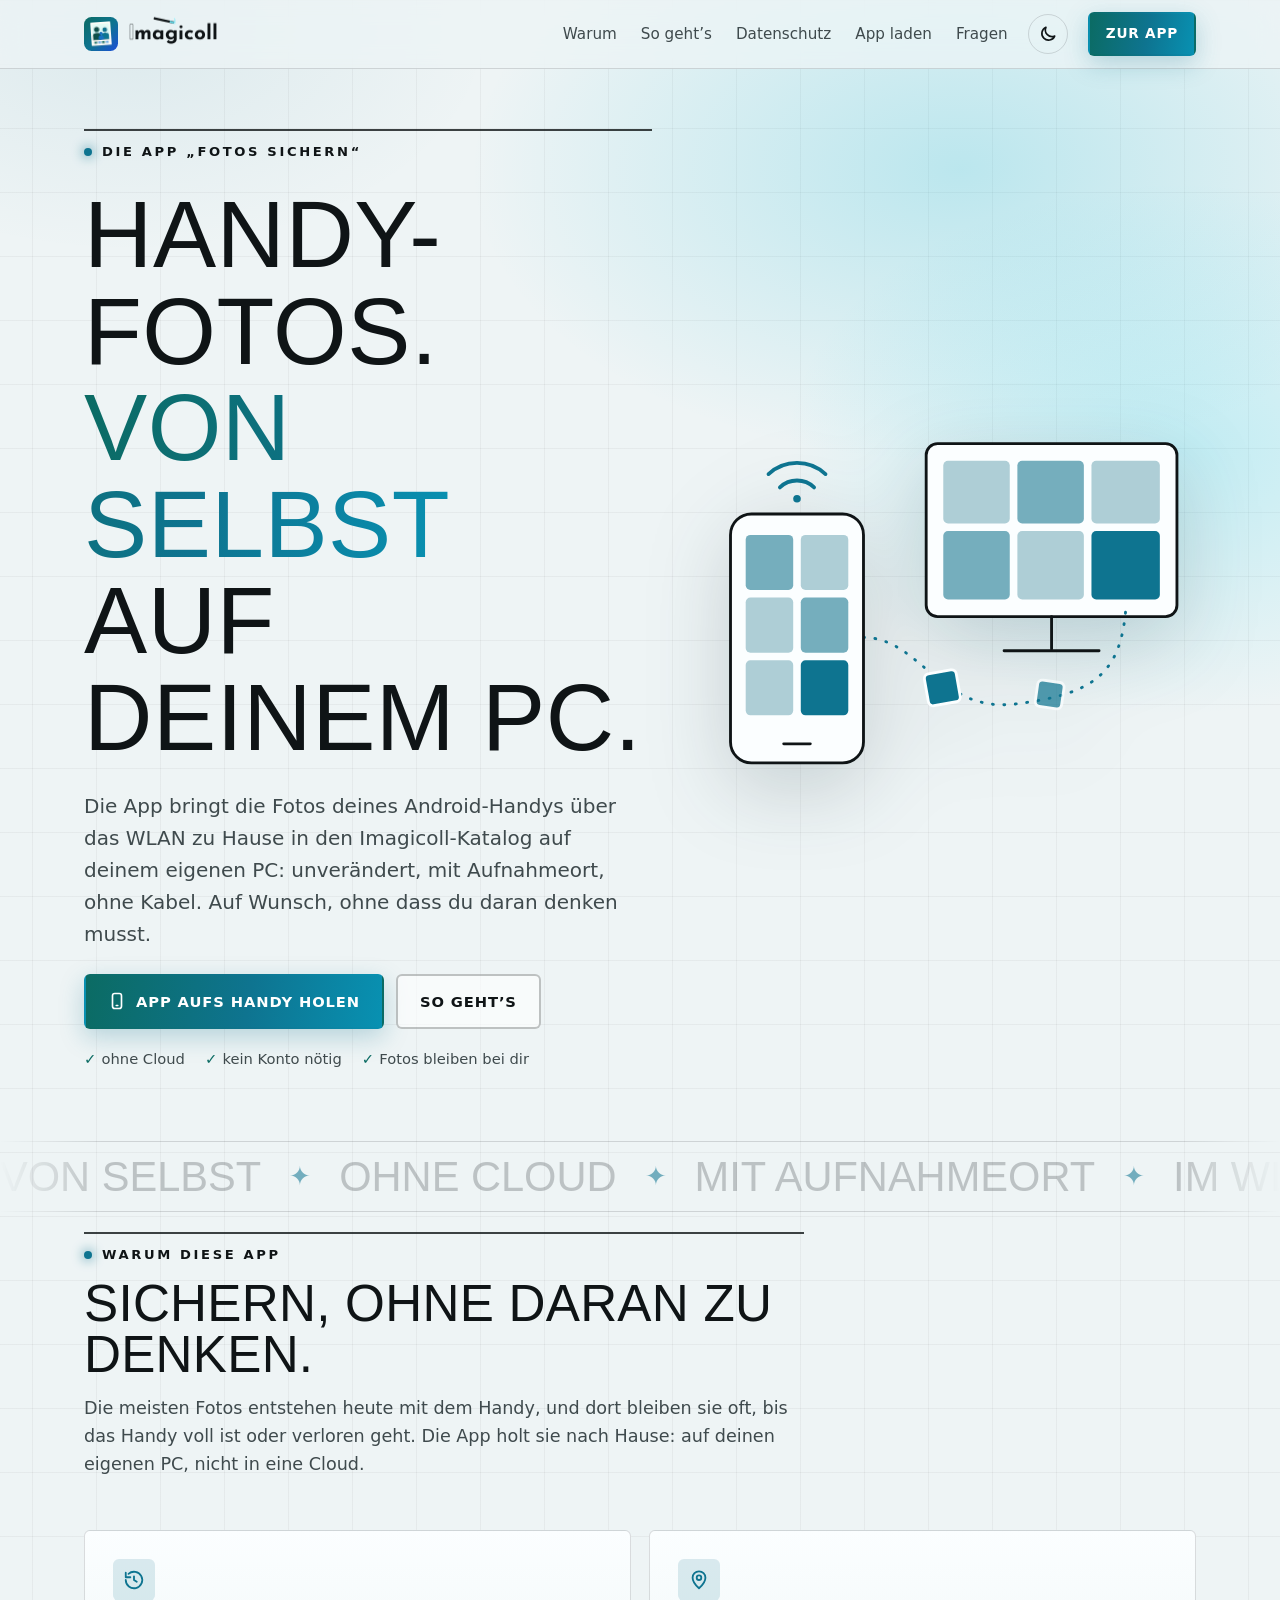
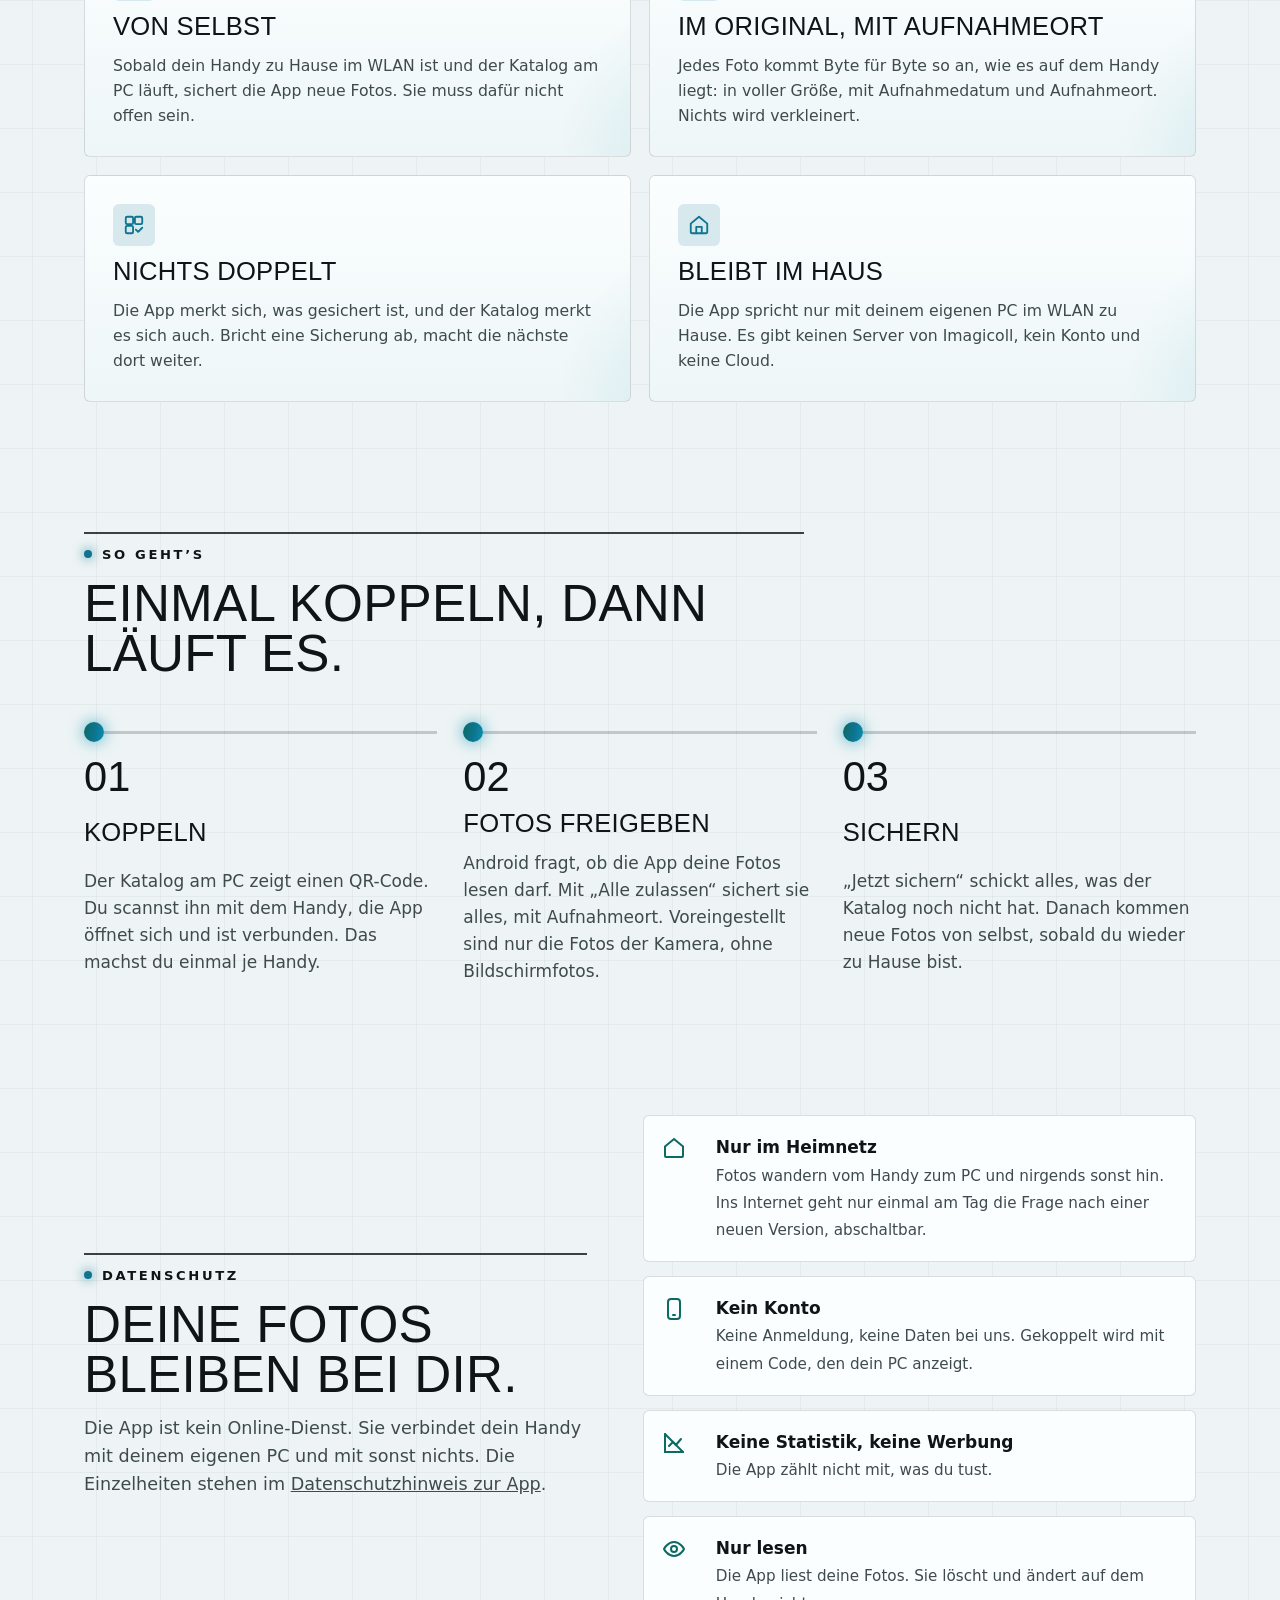
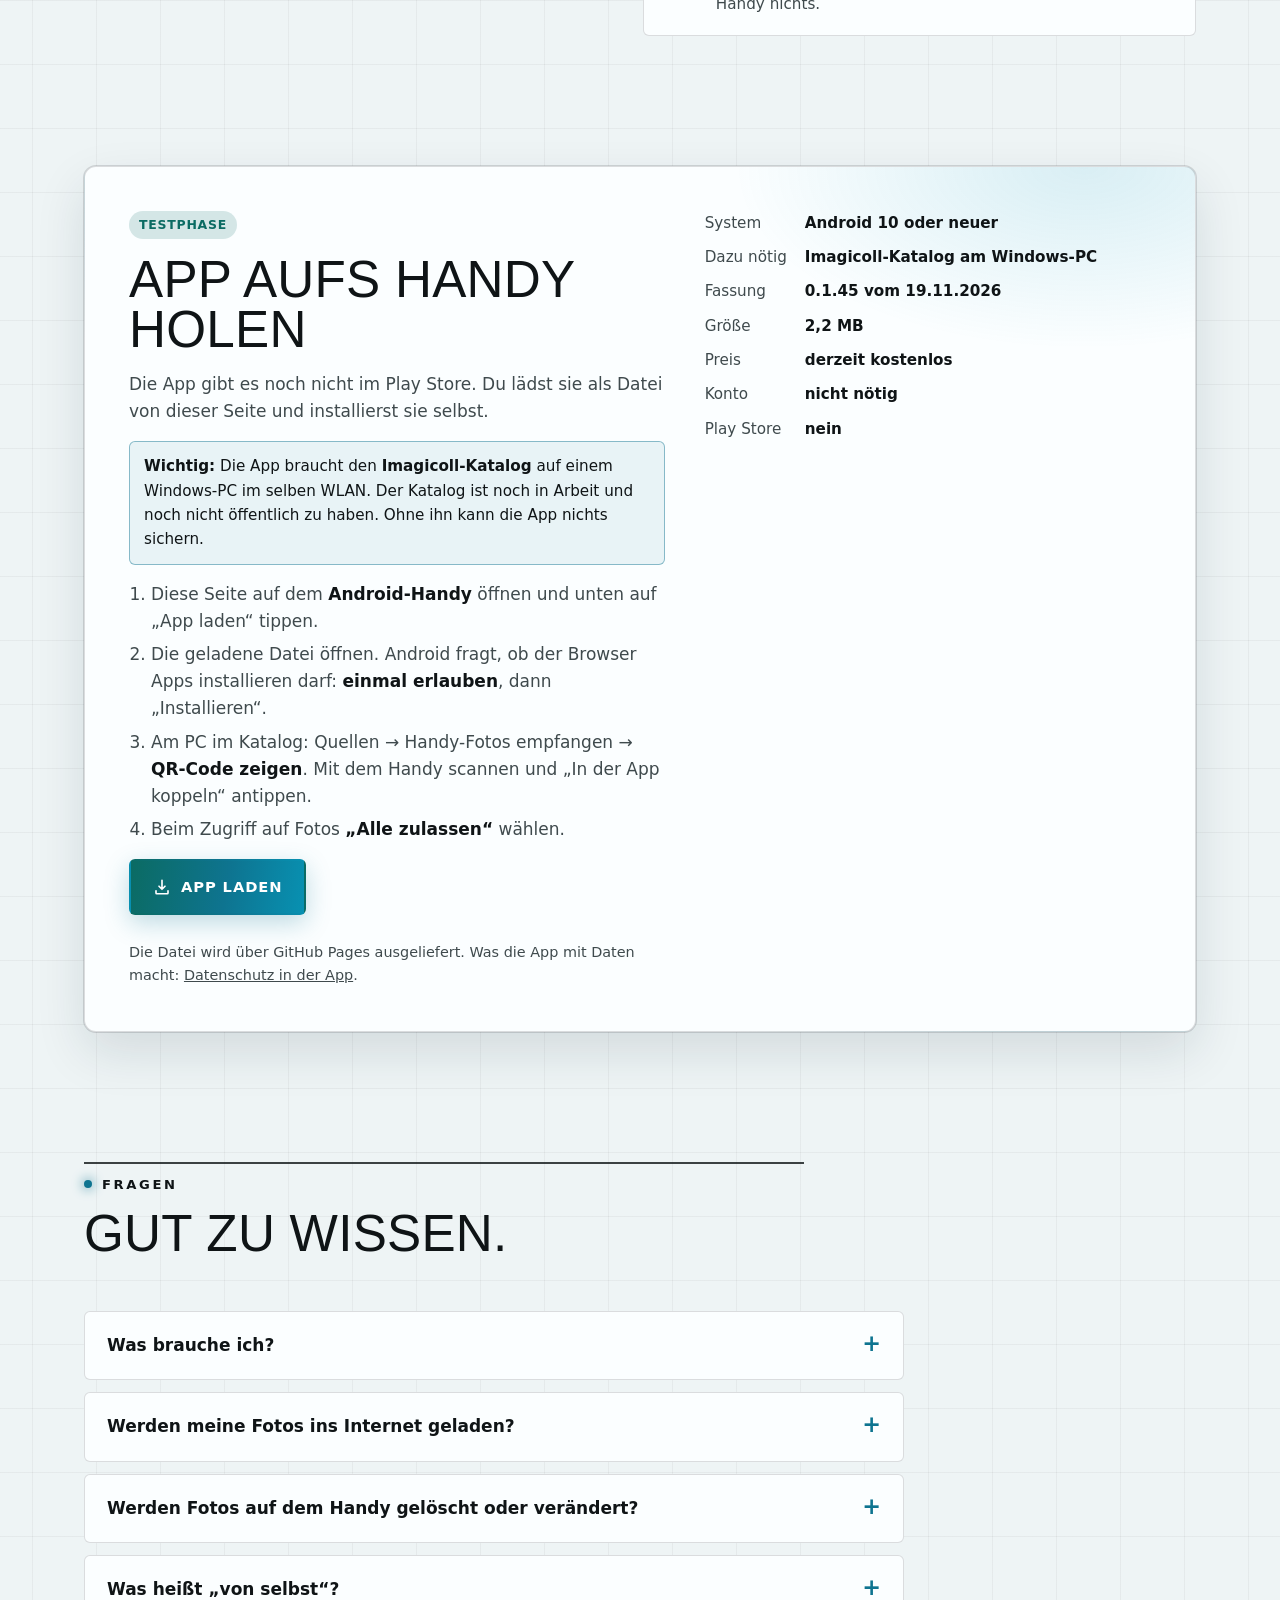
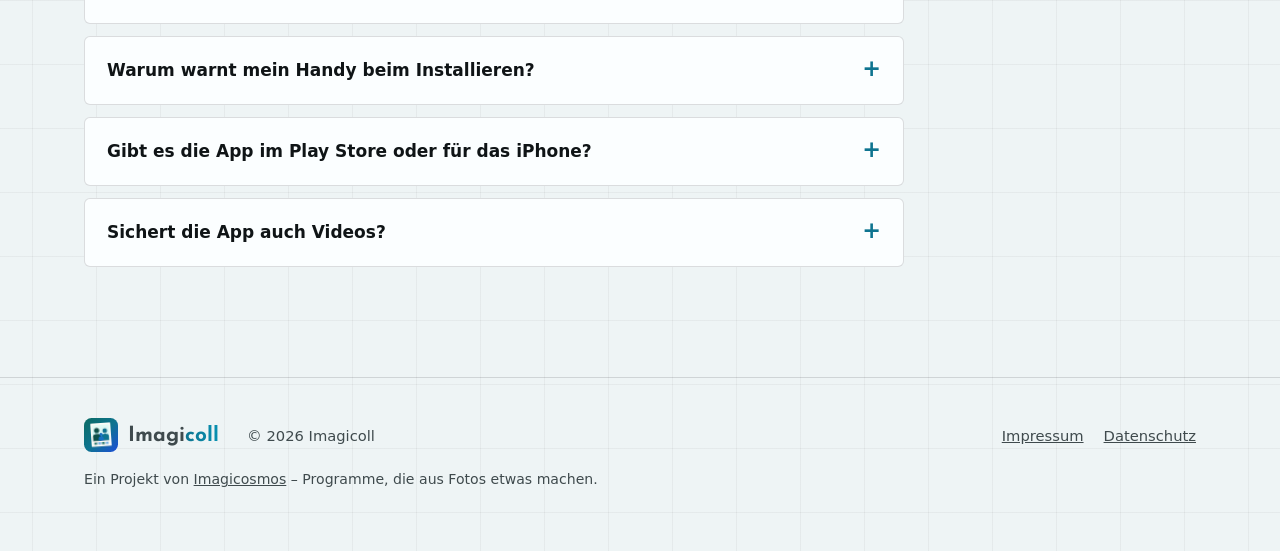
==== index.html @ 8ca2d2bc "Webseite-Stand 457cce6, App 0.1.45" ====
<!DOCTYPE html>
<html lang="de" data-modus="hell">
<head>
<meta charset="utf-8">
<meta name="viewport" content="width=device-width, initial-scale=1">
<meta http-equiv="Content-Security-Policy" content="default-src 'self'; script-src 'self'; style-src 'self' 'unsafe-inline'; img-src 'self' data:; font-src 'self'; connect-src 'self'; object-src 'none'; base-uri 'self'; form-action 'self'">
<title>Imagicoll – Handy-Fotos von selbst auf den eigenen PC sichern</title>
<meta name="description" content="Die Android-App „Fotos sichern“ von Imagicoll bringt die Fotos deines Handys über das WLAN zu Hause auf deinen eigenen PC: unverändert, mit Aufnahmeort, auf Wunsch von selbst. Ohne Cloud, ohne Konto.">
<link rel="canonical" href="https://imagicoll.de/">
<meta property="og:type" content="website">
<meta property="og:url" content="https://imagicoll.de/">
<meta property="og:title" content="Imagicoll – Handy-Fotos von selbst auf den eigenen PC sichern">
<meta property="og:description" content="Handy-Fotos. Von selbst auf deinem PC. Über das WLAN zu Hause, ohne Cloud und ohne Konto.">
<meta property="og:locale" content="de_DE">
<meta property="og:image" content="https://imagicoll.de/bilder/teilen.jpg">
<meta property="og:image:width" content="1200">
<meta property="og:image:height" content="630">
<meta property="og:image:alt" content="Imagicoll: Handy-Fotos. Von selbst auf deinem PC. Daneben das Zeichen von Imagicoll.">
<meta property="og:site_name" content="Imagicoll">
<meta name="twitter:card" content="summary_large_image">
<link rel="icon" href="bilder/favicon.svg" type="image/svg+xml">
<link rel="apple-touch-icon" href="bilder/apple-touch-icon.png">
<script src="modus.js"></script>
<script type="application/ld+json">
{
  "@context": "https://schema.org",
  "@graph": [
    {
      "@type": "SoftwareApplication",
      "name": "Imagicoll – Fotos sichern",
      "url": "https://imagicoll.de/",
      "description": "Android-App, die die Fotos des Handys über das WLAN zu Hause in den Imagicoll-Katalog auf dem eigenen Windows-PC sichert: unverändert, mit Aufnahmeort, auf Wunsch von selbst. Ohne Cloud und ohne Konto.",
      "applicationCategory": "UtilitiesApplication",
      "operatingSystem": "Android 10 oder neuer",
      "inLanguage": "de",
      "image": "https://imagicoll.de/bilder/teilen.jpg",
      "offers": { "@type": "Offer", "price": "0", "priceCurrency": "EUR", "description": "Derzeit kostenlos (Testphase)." },
      "publisher": { "@type": "Organization", "name": "Imagicoll", "url": "https://imagicoll.de/" }
    },
    {
      "@type": "FAQPage",
      "mainEntity": [
        { "@type": "Question", "name": "Was brauche ich?", "acceptedAnswer": { "@type": "Answer", "text": "Ein Android-Handy (Android 10 oder neuer) und einen Windows-PC, auf dem der Imagicoll-Katalog läuft. Beide müssen im selben WLAN sein. Der Katalog ist noch in Arbeit und noch nicht öffentlich zu haben; ohne ihn kann die App nichts sichern." } },
        { "@type": "Question", "name": "Werden meine Fotos ins Internet geladen?", "acceptedAnswer": { "@type": "Answer", "text": "Nein. Die App schickt die Fotos nur an deinen eigenen PC im WLAN zu Hause. Es gibt keinen Server von Imagicoll, kein Konto und keine Cloud." } },
        { "@type": "Question", "name": "Werden Fotos auf dem Handy gelöscht oder verändert?", "acceptedAnswer": { "@type": "Answer", "text": "Nein. Die App liest die Fotos nur. Auf dem Handy bleibt alles, wie es ist, und am PC kommt jedes Foto unverändert an." } },
        { "@type": "Question", "name": "Was heißt „von selbst“?", "acceptedAnswer": { "@type": "Answer", "text": "Android startet die Sicherung etwa alle 15 Minuten, wenn das Handy in einem WLAN ist, und kurz nach jedem neuen Foto. Die App muss dafür nicht offen sein. Der PC muss eingeschaltet sein und der Katalog laufen; sonst wartet die App. Im Stromsparmodus kann Android die Sicherung verzögern." } },
        { "@type": "Question", "name": "Warum warnt mein Handy beim Installieren?", "acceptedAnswer": { "@type": "Answer", "text": "Die App kommt nicht aus dem Play Store, sondern als Datei von dieser Seite. Android fragt deshalb einmal, ob der Browser Apps installieren darf, und Play Protect kann zusätzlich nachfragen." } },
        { "@type": "Question", "name": "Gibt es die App im Play Store oder für das iPhone?", "acceptedAnswer": { "@type": "Answer", "text": "Nein. Die App gibt es derzeit nur für Android und nur als Datei von dieser Seite." } },
        { "@type": "Question", "name": "Sichert die App auch Videos?", "acceptedAnswer": { "@type": "Answer", "text": "Noch nicht. Derzeit sichert sie Fotos." } }
      ]
    }
  ]
}
</script>
<link rel="stylesheet" href="style.css">
</head>
<body>
<a class="skip" href="#inhalt">Zum Inhalt springen</a>

<header class="kopf">
  <div class="breite">
    <a class="logo" href="#"><span class="logo-zeichen" aria-hidden="true"></span><span class="logo-wort">Imagi<span class="logo-teil">coll</span></span></a>
    <nav aria-label="Hauptmenü">
      <a href="#warum">Warum</a>
      <a href="#ablauf">So geht’s</a>
      <a href="#datenschutz">Datenschutz</a>
      <a href="#app">App laden</a>
      <a href="#fragen">Fragen</a>
    </nav>
    <button type="button" class="modus-knopf" id="modus-knopf" aria-label="Zu dunklem Design wechseln">
      <svg class="sonne" viewBox="0 0 24 24" fill="none" stroke="currentColor" stroke-width="2" stroke-linecap="round" aria-hidden="true"><circle cx="12" cy="12" r="4"/><path d="M12 2v2M12 20v2M4.9 4.9l1.4 1.4M17.7 17.7l1.4 1.4M2 12h2M20 12h2M4.9 19.1l1.4-1.4M17.7 6.3l1.4-1.4"/></svg>
      <svg class="mond" viewBox="0 0 24 24" fill="none" stroke="currentColor" stroke-width="2" stroke-linecap="round" stroke-linejoin="round" aria-hidden="true"><path d="M20 14.5A8 8 0 0 1 9.5 4a8 8 0 1 0 10.5 10.5z"/></svg>
    </button>
    <a class="knopf klein" href="#app">Zur App</a>
  </div>
</header>

<main id="inhalt">
  <div class="leuchten" aria-hidden="true"></div>

  <!-- ===================== EINSTIEG ===================== -->
  <section class="breite held">
    <div class="held-text">
      <p class="vorzeile">Die App „Fotos sichern“</p>
      <h1>Handy-Fotos.<br><span class="hervor">Von selbst</span><br>auf deinem PC.</h1>
      <p class="unter">Die App bringt die Fotos deines Android-Handys über das WLAN zu Hause in den Imagicoll-Katalog auf deinem eigenen PC: unverändert, mit Aufnahmeort, ohne Kabel. Auf Wunsch, ohne dass du daran denken musst.</p>
      <div>
        <div class="knoepfe">
          <a class="knopf" href="#app"><svg viewBox="0 0 24 24" fill="none" stroke="currentColor" stroke-width="2.2" stroke-linecap="round" stroke-linejoin="round" aria-hidden="true"><rect x="6" y="2" width="12" height="20" rx="3"/><path d="M11 18h2"/></svg>App aufs Handy holen</a>
          <a class="knopf zweit" href="#ablauf">So geht’s</a>
        </div>
        <ul class="merkmale">
          <li>ohne Cloud</li><li>kein Konto nötig</li><li>Fotos bleiben bei dir</li>
        </ul>
      </div>
    </div>

    <figure class="held-bild">
      <svg viewBox="0 0 520 420" role="img" aria-label="Zeichnung: Fotos wandern vom Handy über das WLAN auf den Bildschirm eines PCs">
        <!-- PC -->
        <rect class="hb-rahmen" x="236" y="46" width="264" height="182" rx="12"/>
        <path class="hb-strich" d="M368 228v34M318 264h100"/>
        <g class="hb-foto">
          <rect x="254" y="64" width="70" height="66" rx="5"/><rect class="b" x="332" y="64" width="70" height="66" rx="5"/><rect x="410" y="64" width="72" height="66" rx="5"/>
          <rect class="b" x="254" y="138" width="70" height="72" rx="5"/><rect x="332" y="138" width="70" height="72" rx="5"/><rect class="neu" x="410" y="138" width="72" height="72" rx="5"/>
        </g>
        <!-- Weg der Fotos -->
        <path class="hb-weg" d="M170 250C230 250 250 330 330 320S440 290 446 222"/>
        <rect class="hb-fliegt" x="236" y="286" width="34" height="34" rx="5" transform="rotate(-10 253 303)"/>
        <rect class="hb-fliegt f2" x="352" y="296" width="28" height="28" rx="5" transform="rotate(8 366 310)"/>
        <!-- Handy -->
        <rect class="hb-rahmen" x="30" y="120" width="140" height="262" rx="22"/>
        <path class="hb-strich" d="M86 362h28"/>
        <g class="hb-foto">
          <rect class="b" x="46" y="142" width="50" height="58" rx="5"/><rect x="104" y="142" width="50" height="58" rx="5"/>
          <rect x="46" y="208" width="50" height="58" rx="5"/><rect class="b" x="104" y="208" width="50" height="58" rx="5"/>
          <rect x="46" y="274" width="50" height="58" rx="5"/><rect class="neu" x="104" y="274" width="50" height="58" rx="5"/>
        </g>
        <!-- WLAN -->
        <g class="hb-wlan"><path d="M82 92a26 26 0 0 1 36 0M70 78a44 44 0 0 1 60 0"/><circle cx="100" cy="104" r="4"/></g>
      </svg>
    </figure>
  </section>

  <div class="jahrband" aria-hidden="true"><div class="jahrband-spur" id="laufband" data-woerter="Von selbst|Ohne Cloud|Mit Aufnahmeort|Im WLAN zu Hause|Ohne Konto|Unverändert|Ohne Kabel|Nichts doppelt"></div></div>

  <!-- ===================== WARUM ===================== -->
  <section class="abschnitt eng" id="warum">
    <div class="breite">
      <div class="abschnitt-kopf zeigen">
        <p class="vorzeile">Warum diese App</p>
        <h2>Sichern, ohne daran zu denken.</h2>
        <p>Die meisten Fotos entstehen heute mit dem Handy, und dort bleiben sie oft, bis das Handy voll ist oder verloren geht. Die App holt sie nach Hause: auf deinen eigenen PC, nicht in eine Cloud.</p>
      </div>
      <div class="gruende">
        <article class="kachel zeigen">
          <div class="symbol"><svg viewBox="0 0 24 24" fill="none" stroke="currentColor" stroke-width="2" stroke-linecap="round" stroke-linejoin="round" aria-hidden="true"><path d="M3 12a9 9 0 1 0 3-6.700M3 4v5h5"/><path d="M12 8v4l3 2"/></svg></div>
          <h3>Von selbst</h3>
          <p>Sobald dein Handy zu Hause im WLAN ist und der Katalog am PC läuft, sichert die App neue Fotos. Sie muss dafür nicht offen sein.</p>
        </article>
        <article class="kachel zeigen">
          <div class="symbol"><svg viewBox="0 0 24 24" fill="none" stroke="currentColor" stroke-width="2" stroke-linecap="round" stroke-linejoin="round" aria-hidden="true"><path d="M12 21s7-6.2 7-11.5A7 7 0 0 0 5 9.500C5 14.800 12 21 12 21z"/><circle cx="12" cy="9.500" r="2.500"/></svg></div>
          <h3>Im Original, mit Aufnahmeort</h3>
          <p>Jedes Foto kommt Byte für Byte so an, wie es auf dem Handy liegt: in voller Größe, mit Aufnahmedatum und Aufnahmeort. Nichts wird verkleinert.</p>
        </article>
        <article class="kachel zeigen">
          <div class="symbol"><svg viewBox="0 0 24 24" fill="none" stroke="currentColor" stroke-width="2" stroke-linecap="round" stroke-linejoin="round" aria-hidden="true"><rect x="3" y="3" width="8" height="8" rx="1.5"/><rect x="13" y="3" width="8" height="8" rx="1.5"/><rect x="3" y="13" width="8" height="8" rx="1.5"/><path d="M14 17l2.500 2.500L21 15"/></svg></div>
          <h3>Nichts doppelt</h3>
          <p>Die App merkt sich, was gesichert ist, und der Katalog merkt es sich auch. Bricht eine Sicherung ab, macht die nächste dort weiter.</p>
        </article>
        <article class="kachel zeigen">
          <div class="symbol"><svg viewBox="0 0 24 24" fill="none" stroke="currentColor" stroke-width="2" stroke-linecap="round" stroke-linejoin="round" aria-hidden="true"><path d="M3 10.500L12 3l9 7.500V20a1 1 0 0 1-1 1H4a1 1 0 0 1-1-1z"/><path d="M9 21v-7h6v7"/></svg></div>
          <h3>Bleibt im Haus</h3>
          <p>Die App spricht nur mit deinem eigenen PC im WLAN zu Hause. Es gibt keinen Server von Imagicoll, kein Konto und keine Cloud.</p>
        </article>
      </div>
    </div>
  </section>

  <!-- ===================== SO GEHT'S ===================== -->
  <section class="abschnitt eng" id="ablauf">
    <div class="breite">
      <div class="abschnitt-kopf zeigen">
        <p class="vorzeile">So geht’s</p>
        <h2>Einmal koppeln, dann läuft es.</h2>
      </div>
      <div class="schritte">
        <div class="schritt zeigen"><h3>Koppeln</h3><p>Der Katalog am PC zeigt einen QR-Code. Du scannst ihn mit dem Handy, die App öffnet sich und ist verbunden. Das machst du einmal je Handy.</p></div>
        <div class="schritt zeigen"><h3>Fotos freigeben</h3><p>Android fragt, ob die App deine Fotos lesen darf. Mit „Alle zulassen“ sichert sie alles, mit Aufnahmeort. Voreingestellt sind nur die Fotos der Kamera, ohne Bildschirmfotos.</p></div>
        <div class="schritt zeigen"><h3>Sichern</h3><p>„Jetzt sichern“ schickt alles, was der Katalog noch nicht hat. Danach kommen neue Fotos von selbst, sobald du wieder zu Hause bist.</p></div>
      </div>
    </div>
  </section>

  <!-- ===================== DATENSCHUTZ ===================== -->
  <section class="abschnitt eng" id="datenschutz">
    <div class="breite schutz">
      <div class="abschnitt-kopf zeigen">
        <p class="vorzeile">Datenschutz</p>
        <h2>Deine Fotos bleiben bei dir.</h2>
        <p>Die App ist kein Online-Dienst. Sie verbindet dein Handy mit deinem eigenen PC und mit sonst nichts. Die Einzelheiten stehen im <a href="datenschutz.html#app">Datenschutzhinweis zur App</a>.</p>
      </div>
      <ul class="schutz-liste">
        <li class="zeigen"><svg viewBox="0 0 24 24" fill="none" stroke="currentColor" stroke-width="2" stroke-linecap="round" aria-hidden="true"><path d="M3 10.500L12 3l9 7.500V20a1 1 0 0 1-1 1H4a1 1 0 0 1-1-1z"/></svg><div><b>Nur im Heimnetz</b><span>Fotos wandern vom Handy zum PC und nirgends sonst hin. Ins Internet geht nur einmal am Tag die Frage nach einer neuen Version, abschaltbar.</span></div></li>
        <li class="zeigen"><svg viewBox="0 0 24 24" fill="none" stroke="currentColor" stroke-width="2" stroke-linecap="round" aria-hidden="true"><rect x="6" y="2" width="12" height="20" rx="3"/><path d="M11 18h2"/></svg><div><b>Kein Konto</b><span>Keine Anmeldung, keine Daten bei uns. Gekoppelt wird mit einem Code, den dein PC anzeigt.</span></div></li>
        <li class="zeigen"><svg viewBox="0 0 24 24" fill="none" stroke="currentColor" stroke-width="2" stroke-linecap="round" aria-hidden="true"><path d="M3 3v18h18M7 15l4-4 3 3 5-6"/><path d="M3 3l18 18"/></svg><div><b>Keine Statistik, keine Werbung</b><span>Die App zählt nicht mit, was du tust.</span></div></li>
        <li class="zeigen"><svg viewBox="0 0 24 24" fill="none" stroke="currentColor" stroke-width="2" stroke-linecap="round" aria-hidden="true"><path d="M2 12s3.500-7 10-7 10 7 10 7-3.500 7-10 7S2 12 2 12z"/><circle cx="12" cy="12" r="3"/></svg><div><b>Nur lesen</b><span>Die App liest deine Fotos. Sie löscht und ändert auf dem Handy nichts.</span></div></li>
      </ul>
    </div>
  </section>

  <!-- ===================== APP ===================== -->
  <!-- @@FASSUNG@@ und @@GROESSE@@ setzt tools/webseite_veroeffentlichen.py beim Veröffentlichen ein; die Datei imagicoll.apk kommt dabei dazu. -->
  <section class="abschnitt eng" id="app">
    <div class="breite">
      <div class="download-karte zeigen">
        <div class="dl-links">
          <span class="abzeichen">Testphase</span>
          <h2>App aufs Handy holen</h2>
          <p class="leise">Die App gibt es noch nicht im Play Store. Du lädst sie als Datei von dieser Seite und installierst sie selbst.</p>
          <p class="hinweis"><b>Wichtig:</b> Die App braucht den <b>Imagicoll-Katalog</b> auf einem Windows-PC im selben WLAN. Der Katalog ist noch in Arbeit und noch nicht öffentlich zu haben. Ohne ihn kann die App nichts sichern.</p>
          <ol class="schritte-liste">
            <li>Diese Seite auf dem <b>Android-Handy</b> öffnen und unten auf „App laden“ tippen.</li>
            <li>Die geladene Datei öffnen. Android fragt, ob der Browser Apps installieren darf: <b>einmal erlauben</b>, dann „Installieren“.</li>
            <li>Am PC im Katalog: Quellen → Handy-Fotos empfangen → <b>QR-Code zeigen</b>. Mit dem Handy scannen und „In der App koppeln“ antippen.</li>
            <li>Beim Zugriff auf Fotos <b>„Alle zulassen“</b> wählen.</li>
          </ol>
          <div class="knoepfe">
            <a class="knopf" href="imagicoll.apk" download><svg viewBox="0 0 24 24" fill="none" stroke="currentColor" stroke-width="2.2" stroke-linecap="round" stroke-linejoin="round" aria-hidden="true"><path d="M12 3v12M12 15l-4-4M12 15l4-4M4 17v3a1 1 0 0 0 1 1h14a1 1 0 0 0 1-1v-3"/></svg>App laden</a>
          </div>
          <p class="leise dl-bedingungen">Die Datei wird über GitHub Pages ausgeliefert. Was die App mit Daten macht: <a href="datenschutz.html#app">Datenschutz in der App</a>.</p>
        </div>
        <dl class="dl-daten">
          <dt>System</dt><dd>Android 10 oder neuer</dd>
          <dt>Dazu nötig</dt><dd>Imagicoll-Katalog am Windows-PC</dd>
          <dt>Fassung</dt><dd>0.1.45 vom 19.11.2026</dd>
          <dt>Größe</dt><dd>2,2 MB</dd>
          <dt>Preis</dt><dd>derzeit kostenlos</dd>
          <dt>Konto</dt><dd>nicht nötig</dd>
          <dt>Play Store</dt><dd>nein</dd>
        </dl>
      </div>
    </div>
  </section>

  <!-- ===================== FRAGEN ===================== -->
  <section class="abschnitt eng" id="fragen">
    <div class="breite">
      <div class="abschnitt-kopf zeigen">
        <p class="vorzeile">Fragen</p>
        <h2>Gut zu wissen.</h2>
      </div>
      <div class="fragen">
        <details class="zeigen"><summary>Was brauche ich?</summary><p>Ein Android-Handy (Android 10 oder neuer) und einen Windows-PC, auf dem der Imagicoll-Katalog läuft. Beide müssen im selben WLAN sein. Der Katalog ist noch in Arbeit und noch nicht öffentlich zu haben; ohne ihn kann die App nichts sichern.</p></details>
        <details class="zeigen"><summary>Werden meine Fotos ins Internet geladen?</summary><p>Nein. Die App schickt die Fotos nur an deinen eigenen PC im WLAN zu Hause. Es gibt keinen Server von Imagicoll, kein Konto und keine Cloud.</p></details>
        <details class="zeigen"><summary>Werden Fotos auf dem Handy gelöscht oder verändert?</summary><p>Nein. Die App liest die Fotos nur. Auf dem Handy bleibt alles, wie es ist, und am PC kommt jedes Foto unverändert an.</p></details>
        <details class="zeigen"><summary>Was heißt „von selbst“?</summary><p>Android startet die Sicherung etwa alle 15 Minuten, wenn das Handy in einem WLAN ist, und kurz nach jedem neuen Foto. Die App muss dafür nicht offen sein. Der PC muss eingeschaltet sein und der Katalog laufen; sonst wartet die App. Im Stromsparmodus kann Android die Sicherung verzögern.</p></details>
        <details class="zeigen"><summary>Warum warnt mein Handy beim Installieren?</summary><p>Die App kommt nicht aus dem Play Store, sondern als Datei von dieser Seite. Android fragt deshalb einmal, ob der Browser Apps installieren darf, und Play Protect kann zusätzlich nachfragen.</p></details>
        <details class="zeigen"><summary>Gibt es die App im Play Store oder für das iPhone?</summary><p>Nein. Die App gibt es derzeit nur für Android und nur als Datei von dieser Seite.</p></details>
        <details class="zeigen"><summary>Sichert die App auch Videos?</summary><p>Noch nicht. Derzeit sichert sie Fotos.</p></details>
      </div>
    </div>
  </section>
</main>

<footer class="fuss">
  <div class="breite">
    <a class="logo" href="#"><span class="logo-zeichen" aria-hidden="true"></span><span class="logo-wort">Imagi<span class="logo-teil">coll</span></span></a>
    <span>© 2026 Imagicoll</span>
    <nav aria-label="Rechtliches"><a href="impressum.html">Impressum</a><a href="datenschutz.html">Datenschutz</a></nav>
    <span class="familie">Ein Projekt von <a href="https://imagicosmos.de/" rel="noopener">Imagicosmos</a> – Programme, die aus Fotos etwas machen.</span>
  </div>
</footer>

<script src="app.js"></script>
<script src="bausteine/zauberstab.js" data-stern="#06b6d4" data-band="#67e8f9" defer></script>
</body>
</html>
---- style.css ----
/* =====================================================================
   Imagicoll – Webseite (Aufbau wie imagichron.de, Design „E“; Farben Petrol wie das Icon, siehe imagicosmos/marke)
   Hell ist voreingestellt, dunkel über den Knopf ☀/☾ (data-modus am <html>).
   Lädt nichts von fremden Servern: nur Systemschriften, keine Bibliotheken.
   ===================================================================== */

/* ---------- 1) Farben und Werte ---------- */
:root{
  --breite:1160px;
  --schrift:"Segoe UI",system-ui,-apple-system,"Helvetica Neue",Arial,sans-serif;
  --titel:Impact,"Arial Narrow Bold","Franklin Gothic Medium","Haettenschweiler",sans-serif;
  --mono:Consolas,"Cascadia Mono","SF Mono",Menlo,monospace;
  --radius:6px;

  /* hell (Voreinstellung) */
  --grund:#eef4f5; --flaeche:#fbfeff; --flaeche-2:#dbe8ea; --text:#0f1416; --leise:#3f4a4d; --linie:rgba(15,20,22,.14);
  --akzent:#0e7490; --akzent-2:#0b6b63; --akzent-text:#ffffff;
  --verlauf:linear-gradient(100deg,#0b6b63 0%,#0e7490 55%,#0891b2 100%);
  --schatten:0 0 0 1px var(--linie), 0 20px 50px rgba(15,45,55,.12);
  --raster:rgba(15,20,22,.045);
  --leuchten:radial-gradient(700px 420px at 75% 22%, rgba(6,182,212,.22), transparent 70%), radial-gradient(560px 380px at 92% 50%, rgba(34,211,238,.22), transparent 70%), radial-gradient(520px 320px at 10% 8%, rgba(14,116,144,.08), transparent 70%);
  --vorzeile-linie:rgba(15,20,22,.8);
  --knopf-schatten:0 8px 24px rgba(14,116,144,.25);
  --zweit-grund:rgba(255,255,255,.6); --zweit-rand:rgba(15,20,22,.25);
  --geraet-schatten:0 0 0 1px var(--linie), 0 0 70px rgba(8,145,178,.18), 0 24px 60px rgba(15,45,55,.28);
  --jahr-farbe:rgba(15,20,22,.22);
  --kachel-grund:linear-gradient(180deg,#fbfeff,#eef6f7);
  --kachel-glanz:rgba(8,145,178,.12);
  --k1-grund:radial-gradient(500px 260px at 85% 110%, rgba(8,145,178,.16), transparent 70%), #fbfeff;
  --schritt-linie:rgba(15,20,22,.2);
  --liste-grund:#fbfeff;
  --dl-glanz:rgba(8,145,178,.14);
  color-scheme:light;
}
[data-modus="dunkel"] .logo-teil{ background:linear-gradient(90deg,#22d3ee,#67e8f9); -webkit-background-clip:text; background-clip:text; }
[data-modus="dunkel"]{
  --grund:#071013; --flaeche:#0f1a1d; --flaeche-2:#16262b; --text:#eaf5f7; --leise:#a1b6bb; --linie:rgba(255,255,255,.11);
  --akzent:#22d3ee; --akzent-2:#67e8f9; --akzent-text:#04212a;
  --verlauf:linear-gradient(100deg,#0891b2 0%,#22d3ee 50%,#67e8f9 100%);
  --schatten:0 0 0 1px var(--linie), 0 30px 80px rgba(0,0,0,.5);
  --raster:rgba(255,255,255,.035);
  --leuchten:radial-gradient(700px 420px at 75% 22%, rgba(8,145,178,.30), transparent 70%), radial-gradient(560px 380px at 92% 50%, rgba(34,211,238,.26), transparent 70%), radial-gradient(520px 320px at 10% 8%, rgba(34,211,238,.10), transparent 70%);
  --vorzeile-linie:rgba(255,255,255,.7);
  --knopf-schatten:0 8px 30px rgba(8,145,178,.35);
  --zweit-grund:rgba(255,255,255,.04); --zweit-rand:rgba(255,255,255,.25);
  --geraet-schatten:0 0 0 1px var(--linie), 0 0 90px rgba(8,145,178,.22), 0 30px 80px rgba(0,0,0,.6);
  --jahr-farbe:rgba(234,245,247,.28);
  --kachel-grund:linear-gradient(180deg, rgba(255,255,255,.045), rgba(255,255,255,.015));
  --kachel-glanz:rgba(8,145,178,.18);
  --k1-grund:radial-gradient(500px 260px at 85% 110%, rgba(8,145,178,.25), transparent 70%), linear-gradient(180deg, rgba(255,255,255,.05), rgba(255,255,255,.015));
  --schritt-linie:rgba(255,255,255,.18);
  --liste-grund:rgba(255,255,255,.03);
  --dl-glanz:rgba(8,145,178,.22);
  color-scheme:dark;
}

/* ---------- 2) Grundlagen ---------- */
*{ box-sizing:border-box; }
html{ scroll-behavior:smooth; }
body{ margin:0; background:var(--grund); color:var(--text); font:17px/1.6 var(--schrift); -webkit-font-smoothing:antialiased; overflow-x:hidden; transition:background .3s, color .3s;
  background-image:linear-gradient(var(--raster) 1px, transparent 1px), linear-gradient(90deg, var(--raster) 1px, transparent 1px); background-size:64px 64px; background-position:center top; }
a{ color:inherit; }
svg{ display:block; }
.breite{ max-width:var(--breite); margin:0 auto; padding:0 24px; position:relative; }
h1,h2,h3{ margin:0; line-height:1.08; }
h1,h2{ font-family:var(--titel); font-weight:400; text-transform:uppercase; letter-spacing:.005em; }
h1{ font-size:clamp(3.4rem,10.5vw,9.6rem); line-height:1.02; }
h2{ font-size:clamp(2.2rem,4vw,3.3rem); line-height:.98; }
h3{ font-family:var(--titel); font-weight:400; font-size:1.6rem; text-transform:uppercase; letter-spacing:.01em; }
p{ margin:0; }
.leise{ color:var(--leise); }
.hervor{ background:var(--verlauf); -webkit-background-clip:text; background-clip:text; color:transparent; }
.vorzeile{ font-size:.82rem; font-weight:700; letter-spacing:.2em; text-transform:uppercase; color:var(--text); border-top:2px solid var(--vorzeile-linie); padding-top:10px; display:flex; gap:10px; align-items:center; }
.vorzeile::before{ content:""; width:8px; height:8px; border-radius:50%; background:var(--akzent); box-shadow:0 0 12px var(--akzent); flex:none; }
.abschnitt{ padding:110px 0; position:relative; }
.abschnitt.eng{ padding-top:20px; }
.abschnitt-kopf{ max-width:720px; margin-bottom:52px; display:grid; gap:14px; }
.abschnitt-kopf p:last-child{ color:var(--leise); font-size:1.1rem; }
.skip{ position:absolute; left:-9999px; } .skip:focus{ left:16px; top:16px; z-index:99; background:var(--flaeche); padding:8px 12px; }
:focus-visible{ outline:3px solid var(--akzent); outline-offset:3px; }
main{ position:relative; }
main > *{ position:relative; z-index:1; }
.leuchten{ position:absolute; inset:-120px 0 auto 0; height:1000px; pointer-events:none; z-index:0; background:var(--leuchten); }

/* ---------- 3) Knöpfe ---------- */
.knopf{ display:inline-flex; align-items:center; gap:10px; padding:14px 22px; border-radius:var(--radius); background:var(--verlauf); color:var(--akzent-text); font-weight:650; text-decoration:none; border:2px solid transparent; box-shadow:var(--knopf-schatten); transition:transform .15s, box-shadow .15s; cursor:pointer; font-size:.92rem; text-transform:uppercase; letter-spacing:.06em; }
.knopf:hover{ transform:translateY(-2px); }
.knopf.zweit{ background:var(--zweit-grund); color:var(--text); border-color:var(--zweit-rand); box-shadow:none; }
.knopf.klein{ padding:9px 16px; font-size:.85rem; }
.knopf svg{ width:18px; height:18px; }
.knopf[aria-disabled="true"]{ cursor:default; }
.knopf[aria-disabled="true"]:hover{ transform:none; }
.modus-knopf{ display:grid; place-items:center; width:40px; height:40px; padding:0; border-radius:999px; border:1px solid var(--linie); background:transparent; color:var(--text); cursor:pointer; transition:background .15s; }
.modus-knopf:hover{ background:color-mix(in srgb, var(--text) 8%, transparent); }
.modus-knopf svg{ width:20px; height:20px; }
[data-modus="hell"] .modus-knopf .sonne,:root:not([data-modus]) .modus-knopf .sonne,[data-modus="dunkel"] .modus-knopf .mond{ display:none; }

/* ---------- 4) Kopf ---------- */
.kopf{ position:sticky; top:0; z-index:20; backdrop-filter:saturate(1.4) blur(14px); -webkit-backdrop-filter:saturate(1.4) blur(14px); background:color-mix(in srgb, var(--grund) 78%, transparent); border-bottom:1px solid var(--linie); }
.kopf .breite{ display:flex; align-items:center; gap:20px; height:68px; }
/* Schriftzug des Logos: Josefin Sans (SIL Open Font License, schriften/OFL-josefin-sans.txt), lokal – nichts von fremden Servern */
@font-face{ font-family:"Josefin Sans"; src:url("schriften/josefin-sans-latin-700-normal.woff2") format("woff2"); font-weight:700; font-display:swap; }
.logo{ display:flex; align-items:center; gap:10px; font-family:"Josefin Sans", system-ui, sans-serif; font-weight:700; font-size:1.3rem; text-decoration:none; letter-spacing:.01em; }
.logo-zeichen{ width:34px; height:34px; flex:none; background:url("bilder/favicon.svg") center/contain no-repeat; }   /* Icon aus ../imagicosmos/marke (Sofortbild mit Familie über einer Fotoreihe) */
.logo-wort{ position:relative; letter-spacing:0; }
.logo-teil{ background:linear-gradient(90deg,#0e7490,#0891b2); -webkit-background-clip:text; background-clip:text; color:transparent; }   /* „coll“ in Petrol – Endbild der Zauberstab-Animation (zauberstab.js) */
.logo-wort.zauber-vorher .logo-teil{ background:none; color:inherit; }
.logo-wort.zaubert, .logo-wort.zaubert .logo-teil{ color:transparent; background:none; }
.zauber-flaeche{ position:absolute; pointer-events:none; }
.kopf nav{ display:flex; gap:24px; margin-left:auto; font-size:.95rem; }
.kopf nav a{ text-decoration:none; color:var(--leise); } .kopf nav a:hover{ color:var(--text); }

/* ---------- 5) Einstieg ---------- */
.held{ display:grid; gap:50px; padding-top:60px; padding-bottom:70px; } /* nur oben/unten, der Seitenrand kommt von .breite */
.held-text{ display:grid; grid-template-columns:1.3fr 1fr; column-gap:48px; row-gap:24px; align-items:start; }
.held-text h1,.held-text .vorzeile{ grid-column:1/-1; }
.unter{ font-size:1.25rem; color:var(--leise); max-width:34em; }
.knoepfe{ display:flex; flex-wrap:wrap; gap:12px; }
.merkmale{ display:flex; flex-wrap:wrap; gap:8px 20px; font-size:.92rem; color:var(--leise); padding:0; margin:18px 0 0; list-style:none; }
.merkmale li::before{ content:"✓ "; color:var(--akzent-2); font-weight:700; }

/* echtes Bildschirmfoto im Filmstreifen */
.geraet{ position:relative; overflow:hidden; border:1px solid var(--linie); border-radius:var(--radius); padding:26px 0; background:#07080d; box-shadow:var(--geraet-schatten); margin:0; }
.geraet::before,.geraet::after{ content:""; position:absolute; left:0; right:0; height:12px; background:repeating-linear-gradient(90deg, transparent 0 10px, rgba(255,255,255,.8) 10px 24px, transparent 24px 34px); opacity:.85; z-index:1; }
.geraet::before{ top:7px; } .geraet::after{ bottom:7px; }
.geraet img{ display:block; width:100%; height:auto; }

/* Laufband mit Jahreszahlen */
.jahrband{ border-block:1px solid var(--linie); overflow:hidden; padding:14px 0; mask-image:linear-gradient(90deg,transparent,#000 8%,#000 92%,transparent); -webkit-mask-image:linear-gradient(90deg,transparent,#000 8%,#000 92%,transparent); }
.jahrband-spur{ display:flex; gap:36px; width:max-content; animation:laufen 45s linear infinite; font:400 3.4rem/1 var(--titel); color:var(--jahr-farbe); }
.jahrband-spur span:nth-child(5n){ color:transparent; background:var(--verlauf); -webkit-background-clip:text; background-clip:text; }
@keyframes laufen{ to{ transform:translateX(-50%); } }

/* ---------- 6a) So sieht es aus (Galerie) ---------- */
.galerie{ display:grid; grid-template-columns:2fr 2fr 1.1fr; gap:18px; align-items:start; }
.galerie figure{ margin:0; display:grid; gap:10px; align-content:start; }
.galerie .g-jahr{ grid-column:1 / 3; } .galerie .g-handy{ grid-column:3; grid-row:1 / 3; }
.bild-link{ display:block; border-radius:var(--radius); overflow:hidden; border:1px solid var(--linie); box-shadow:var(--schatten); background:var(--flaeche); transition:transform .2s; cursor:zoom-in; }
.bild-link:hover{ transform:translateY(-3px); }
.bild-link img{ display:block; width:100%; height:auto; }
.galerie figcaption{ font-size:.95rem; color:var(--leise); }
.galerie figcaption b{ color:var(--text); }
.galerie-hinweis{ margin-top:22px; font-size:.88rem; color:var(--leise); }
.lupe{ border:0; padding:0; background:transparent; max-width:min(1500px,96vw); max-height:96vh; overflow:visible; }
.lupe::backdrop{ background:rgba(8,9,14,.84); backdrop-filter:blur(4px); }
.lupe img{ display:block; max-width:100%; max-height:86vh; width:auto; height:auto; margin:0 auto; border-radius:var(--radius); box-shadow:0 30px 80px rgba(0,0,0,.6); }
.lupe p{ color:#eceef5; text-align:center; margin-top:10px; font-size:.95rem; }
.lupe-zu{ position:fixed; top:16px; right:16px; width:44px; height:44px; border-radius:999px; border:1px solid rgba(255,255,255,.3); background:rgba(0,0,0,.45); color:#fff; font-size:1.4rem; cursor:pointer; }

/* ---------- 6) Funktionen (Bento-Raster) ---------- */
.bento{ display:grid; grid-template-columns:repeat(6,1fr); gap:18px; }
.kachel{ background:var(--kachel-grund); border:1px solid var(--linie); border-radius:var(--radius); padding:28px; display:grid; gap:12px; align-content:start; position:relative; overflow:hidden; min-height:250px; transition:border-color .2s; }
.kachel:hover{ border-color:color-mix(in srgb, var(--akzent) 50%, transparent); }
.kachel::after{ content:""; position:absolute; inset:auto -40% -60% auto; width:300px; height:300px; background:radial-gradient(circle, var(--kachel-glanz), transparent 65%); pointer-events:none; }
.kachel p{ color:var(--leise); font-size:.98rem; }
.symbol{ width:42px; height:42px; border-radius:var(--radius); display:grid; place-items:center; background:color-mix(in srgb, var(--akzent) 14%, transparent); color:var(--akzent); }
.symbol svg{ width:22px; height:22px; }
.gruende{ display:grid; grid-template-columns:repeat(2,1fr); gap:18px; }
.gruende .kachel{ min-height:0; }
.k1{ grid-column:span 4; background:var(--k1-grund); } .k2{ grid-column:span 2; } .k3,.k4,.k5,.k7{ grid-column:span 3; }
.k6{ grid-column:span 6; min-height:0; grid-template-columns:auto 1fr auto; align-items:center; gap:24px; }
.mini-zs{ display:flex; align-items:flex-end; gap:6px; height:90px; margin-top:auto; }
.mini-zs i{ flex:1; border-radius:6px 6px 2px 2px; background:color-mix(in srgb, var(--akzent) 22%, var(--flaeche-2)); }
.mini-zs i:nth-child(odd){ background:color-mix(in srgb, var(--akzent-2) 26%, var(--flaeche-2)); }
.mini-zs i.an{ background:var(--akzent); }
.sprechblasen{ display:grid; gap:8px; margin-top:6px; }
.blase{ padding:8px 12px; border-radius:14px; font-size:.88rem; max-width:88%; background:var(--flaeche-2); }
.blase.er{ justify-self:end; background:color-mix(in srgb, var(--akzent-2) 18%, var(--flaeche)); }
.blase b{ font-size:.72rem; letter-spacing:.08em; text-transform:uppercase; color:var(--akzent); margin-right:6px; }
.passwort{ display:flex; gap:6px; margin-top:6px; }
.passwort span{ width:34px; height:40px; display:grid; place-items:center; border-radius:8px; font:700 1.1rem var(--mono); background:var(--flaeche-2); border:1px solid var(--linie); }
.passwort span:first-child{ background:var(--akzent); color:var(--akzent-text); border-color:transparent; }

/* ---------- 7) So geht's (Zeitstrahl) ---------- */
.schritte{ display:grid; grid-template-columns:repeat(3,1fr); gap:26px; counter-reset:schritt; }
.schritt{ display:grid; gap:12px; padding-top:22px; border-top:3px solid var(--schritt-linie); position:relative; }
.schritt::before{ counter-increment:schritt; content:counter(schritt,decimal-leading-zero); font:400 2.6rem/1 var(--titel); color:var(--text); }
.schritt::after{ content:""; position:absolute; top:-12px; left:0; width:20px; height:20px; border-radius:50%; background:var(--verlauf); box-shadow:0 0 16px rgba(8,145,178,.7); }
.schritt p{ color:var(--leise); }

/* ---------- 8) Datenschutz ---------- */
.schutz{ display:grid; grid-template-columns:1fr 1.1fr; gap:56px; align-items:center; }
.schutz .abschnitt-kopf{ margin:0; }
.schutz-liste{ display:grid; gap:14px; list-style:none; padding:0; margin:0; }
.schutz-liste li{ display:grid; grid-template-columns:40px 1fr; gap:14px; padding:18px; border-radius:var(--radius); background:var(--liste-grund); border:1px solid var(--linie); }
.schutz-liste li svg{ width:24px; height:24px; color:var(--akzent-2); margin-top:2px; }
.schutz-liste b{ display:block; }
.schutz-liste span{ color:var(--leise); font-size:.95rem; }

/* ---------- 9) Download ---------- */
.download-karte{ display:grid; grid-template-columns:1.2fr 1fr; gap:40px; padding:44px; border-radius:calc(var(--radius) + 6px); background:radial-gradient(500px 260px at 90% 0%, var(--dl-glanz), transparent 70%), var(--flaeche); border:1px solid var(--linie); box-shadow:var(--schatten); position:relative; overflow:hidden; }
.dl-links{ display:grid; gap:16px; align-content:start; }
.dl-daten{ display:grid; grid-template-columns:auto 1fr; gap:10px 18px; font-size:.95rem; margin:0; align-content:start; }
.dl-daten dt{ color:var(--leise); } .dl-daten dd{ margin:0; font-weight:600; overflow-wrap:anywhere; }
.dl-daten dd.mono{ font:13px var(--mono); }
.abzeichen{ display:inline-block; font-size:.78rem; font-weight:700; letter-spacing:.06em; text-transform:uppercase; padding:4px 10px; border-radius:999px; background:color-mix(in srgb, var(--akzent-2) 16%, transparent); color:var(--akzent-2); justify-self:start; }

/* ---------- 10) Fragen ---------- */
.fragen{ display:grid; gap:12px; max-width:820px; }
.fragen details{ border:1px solid var(--linie); border-radius:var(--radius); background:var(--liste-grund); padding:4px 22px; }
.fragen summary{ cursor:pointer; padding:16px 0; font-weight:650; list-style:none; display:flex; justify-content:space-between; gap:16px; }
.fragen summary::-webkit-details-marker{ display:none; }
.fragen summary::after{ content:"+"; color:var(--akzent); font-size:1.4rem; line-height:1; }
.fragen details[open] summary::after{ content:"–"; }
.fragen details p{ padding:0 0 18px; color:var(--leise); }

/* ---------- 11) Fuß ---------- */
.fuss{ border-top:1px solid var(--linie); padding:40px 0 60px; font-size:.92rem; color:var(--leise); position:relative; z-index:1; }
.fuss .breite{ display:flex; flex-wrap:wrap; gap:16px 28px; align-items:center; }
.fuss nav{ display:flex; gap:20px; margin-left:auto; }

/* ---------- 12) Rechtliche Seiten (Impressum, Datenschutz) ---------- */
.rechtstext{ max-width:760px; padding:70px 0 90px; }
.rechtstext h1{ font-size:clamp(2.6rem,6vw,4.4rem); margin-bottom:34px; }
.rechtstext h2{ font-size:1.7rem; margin:40px 0 12px; }
.rechtstext p,.rechtstext ul,.rechtstext address{ margin:0 0 14px; color:var(--leise); font-style:normal; }
.rechtstext address,.rechtstext strong{ color:var(--text); }
.rechtstext ul{ padding-left:22px; }
.rechtstabelle{ width:100%; border-collapse:collapse; margin:0 0 18px; font-size:.95rem; }
.rechtstabelle th,.rechtstabelle td{ text-align:left; vertical-align:top; padding:8px 10px; border-bottom:1px solid color-mix(in srgb, var(--leise) 25%, transparent); }
.rechtstabelle th{ color:var(--text); }
.rechtstabelle td{ color:var(--leise); }
.rechtstext code{ font-size:.9em; }
.dl-bedingungen{ font-size:.9rem; margin-top:10px; }
.rechtstext ol{ margin:0 0 14px; padding-left:22px; color:var(--leise); }
.rechtstext .platzhalter{ background:color-mix(in srgb, var(--akzent) 18%, transparent); color:var(--text); padding:0 4px; border-radius:4px; }

/* ---------- 13) Einblenden beim Scrollen (nur mit JavaScript) ---------- */
.js .zeigen{ opacity:0; transform:translateY(24px); transition:opacity .7s ease, transform .7s ease; }
.js .zeigen.sichtbar{ opacity:1; transform:none; }

/* ---------- 14) Kleine Bildschirme, weniger Bewegung ---------- */
@media (max-width:900px){
  .held-text,.schutz,.download-karte{ grid-template-columns:1fr; }
  /* Menü auf dem Handy: zweite Zeile unter dem Logo, seitlich wischbar (ohne JavaScript) */
  .kopf .breite{ flex-wrap:wrap; height:auto; min-height:60px; row-gap:0; padding-top:8px; }
  .kopf nav{ order:5; width:100%; margin:0; gap:22px; padding:8px 0 12px; overflow-x:auto; white-space:nowrap; scrollbar-width:none;
    -webkit-mask-image:linear-gradient(90deg,#000 88%,transparent); mask-image:linear-gradient(90deg,#000 88%,transparent); }
  .kopf nav::-webkit-scrollbar{ display:none; }
  .kopf nav a{ padding:4px 0; }
  .kopf nav a:last-child{ padding-right:28px; }
  html{ scroll-padding-top:110px; }
  .modus-knopf{ margin-left:auto; }
  .gruende{ grid-template-columns:1fr; }
  .bento{ grid-template-columns:1fr; } .bento > *{ grid-column:auto; }
  .k6{ grid-template-columns:1fr; }
  .schritte{ grid-template-columns:1fr; gap:40px; }
  .abschnitt{ padding:80px 0; }
  .download-karte{ padding:28px; }
  .jahrband-spur{ font-size:2.4rem; }
  .galerie{ grid-template-columns:1fr 1fr; }
  .galerie .g-jahr{ grid-column:1 / -1; } .galerie .g-handy{ grid-column:2; grid-row:2 / 4; }
}
@media (max-width:520px){
  .galerie{ grid-template-columns:1fr; }
  .galerie .g-handy{ grid-column:auto; grid-row:auto; max-width:280px; justify-self:center; }
  .kopf .knopf{ display:none; }
}
/* Überschrift mit wechselnden Wörtern (app.js): Vorleseprogramme lesen nur „Eure Geschichte.“ */
.vorlesen{ position:absolute; width:1px; height:1px; overflow:hidden; clip:rect(0 0 0 0); white-space:nowrap; }
.wechsel{ display:inline-block; transition:opacity .45s ease, transform .45s ease; }
.wechsel.weg{ opacity:0; transform:translateY(.18em); }
@media (prefers-reduced-motion:reduce){
  *{ animation:none !important; transition:none !important; scroll-behavior:auto !important; }
  .js .zeigen{ opacity:1; transform:none; }
}

/* ---------- 15) Eigenes von Imagicoll ---------- */
/* Einstieg: Zeichnung „Fotos wandern vom Handy zum PC“ statt des Filmstreifens */
.held{ grid-template-columns:1.15fr 1fr; align-items:center; }
.held-text{ grid-template-columns:1fr; }
.held h1{ font-size:clamp(3.2rem,7.4vw,6.6rem); }
.held-bild{ margin:0; }
.held-bild svg{ width:100%; height:auto; overflow:visible; filter:drop-shadow(0 24px 40px rgba(15,45,55,.18)); }
.hb-rahmen{ fill:var(--flaeche); stroke:var(--text); stroke-width:3; }
.hb-strich{ fill:none; stroke:var(--text); stroke-width:3; stroke-linecap:round; }
.hb-foto rect{ fill:color-mix(in srgb, var(--akzent) 22%, var(--flaeche-2)); }
.hb-foto rect.b{ fill:color-mix(in srgb, var(--akzent) 50%, var(--flaeche-2)); }
.hb-foto rect.neu{ fill:var(--akzent); }
.hb-weg{ fill:none; stroke:var(--akzent); stroke-width:3; stroke-linecap:round; stroke-dasharray:1 11; }
.hb-fliegt{ fill:var(--akzent); stroke:var(--flaeche); stroke-width:3; }
.hb-fliegt.f2{ opacity:.7; }
.hb-wlan path{ fill:none; stroke:var(--akzent); stroke-width:4; stroke-linecap:round; }
.hb-wlan circle{ fill:var(--akzent); }
/* Laufband mit Stichworten */
.jahrband-spur{ font-size:2.6rem; gap:28px; text-transform:uppercase; }
.jahrband-spur span:nth-child(5n){ color:var(--jahr-farbe); background:none; }
.jahrband-spur span:nth-child(2n){ color:var(--akzent); opacity:.55; font-size:1.6rem; align-self:center; }
/* Installieren */
.schritte-liste{ margin:0; padding-left:22px; color:var(--leise); display:grid; gap:6px; }
.schritte-liste b{ color:var(--text); }
.dl-links .hinweis{ padding:12px 14px; border-radius:var(--radius); border:1px solid color-mix(in srgb, var(--akzent) 45%, transparent); background:color-mix(in srgb, var(--akzent) 8%, transparent); font-size:.95rem; }
.fuss .familie{ flex-basis:100%; font-size:.88rem; }
@media (max-width:900px){
  .held{ grid-template-columns:1fr; }
  .held-bild{ max-width:460px; }
  .jahrband-spur{ font-size:1.9rem; }
}
.rechtstext h3{ font-size:1.25rem; margin:28px 0 10px; }
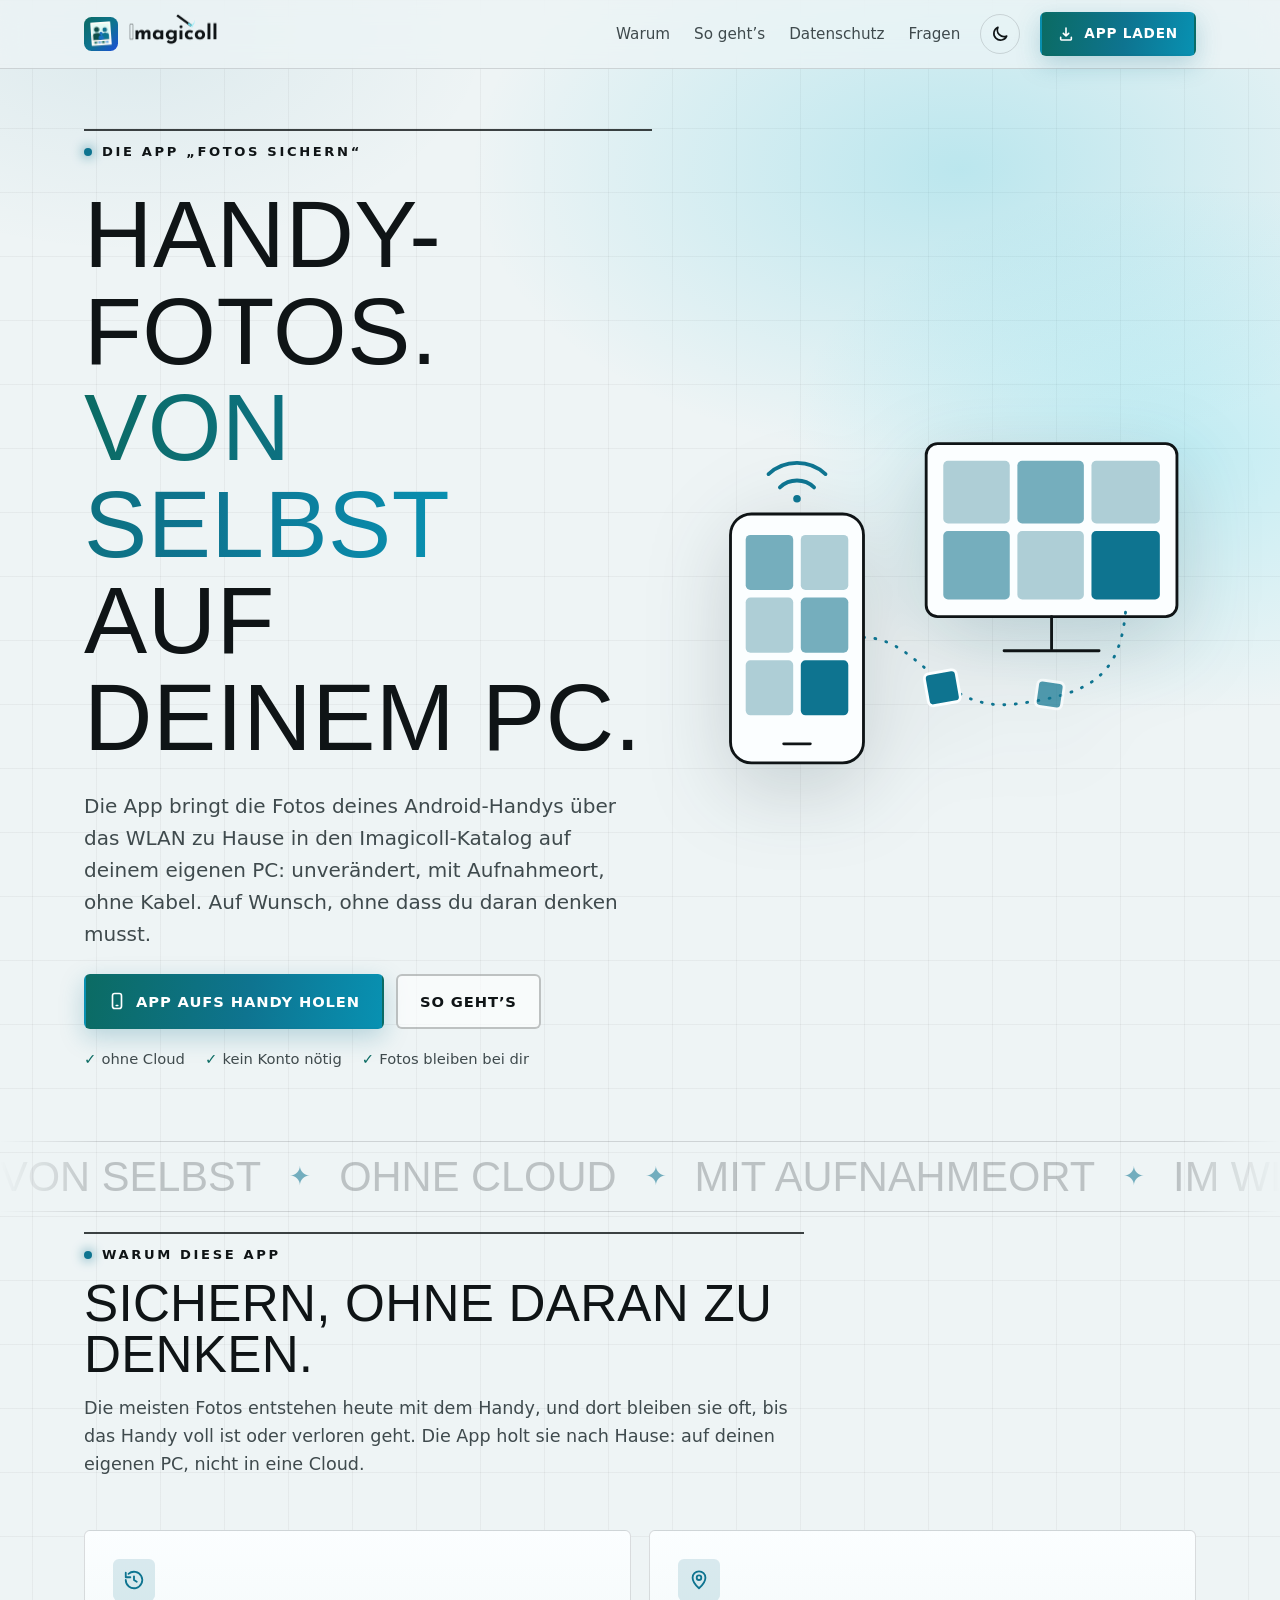
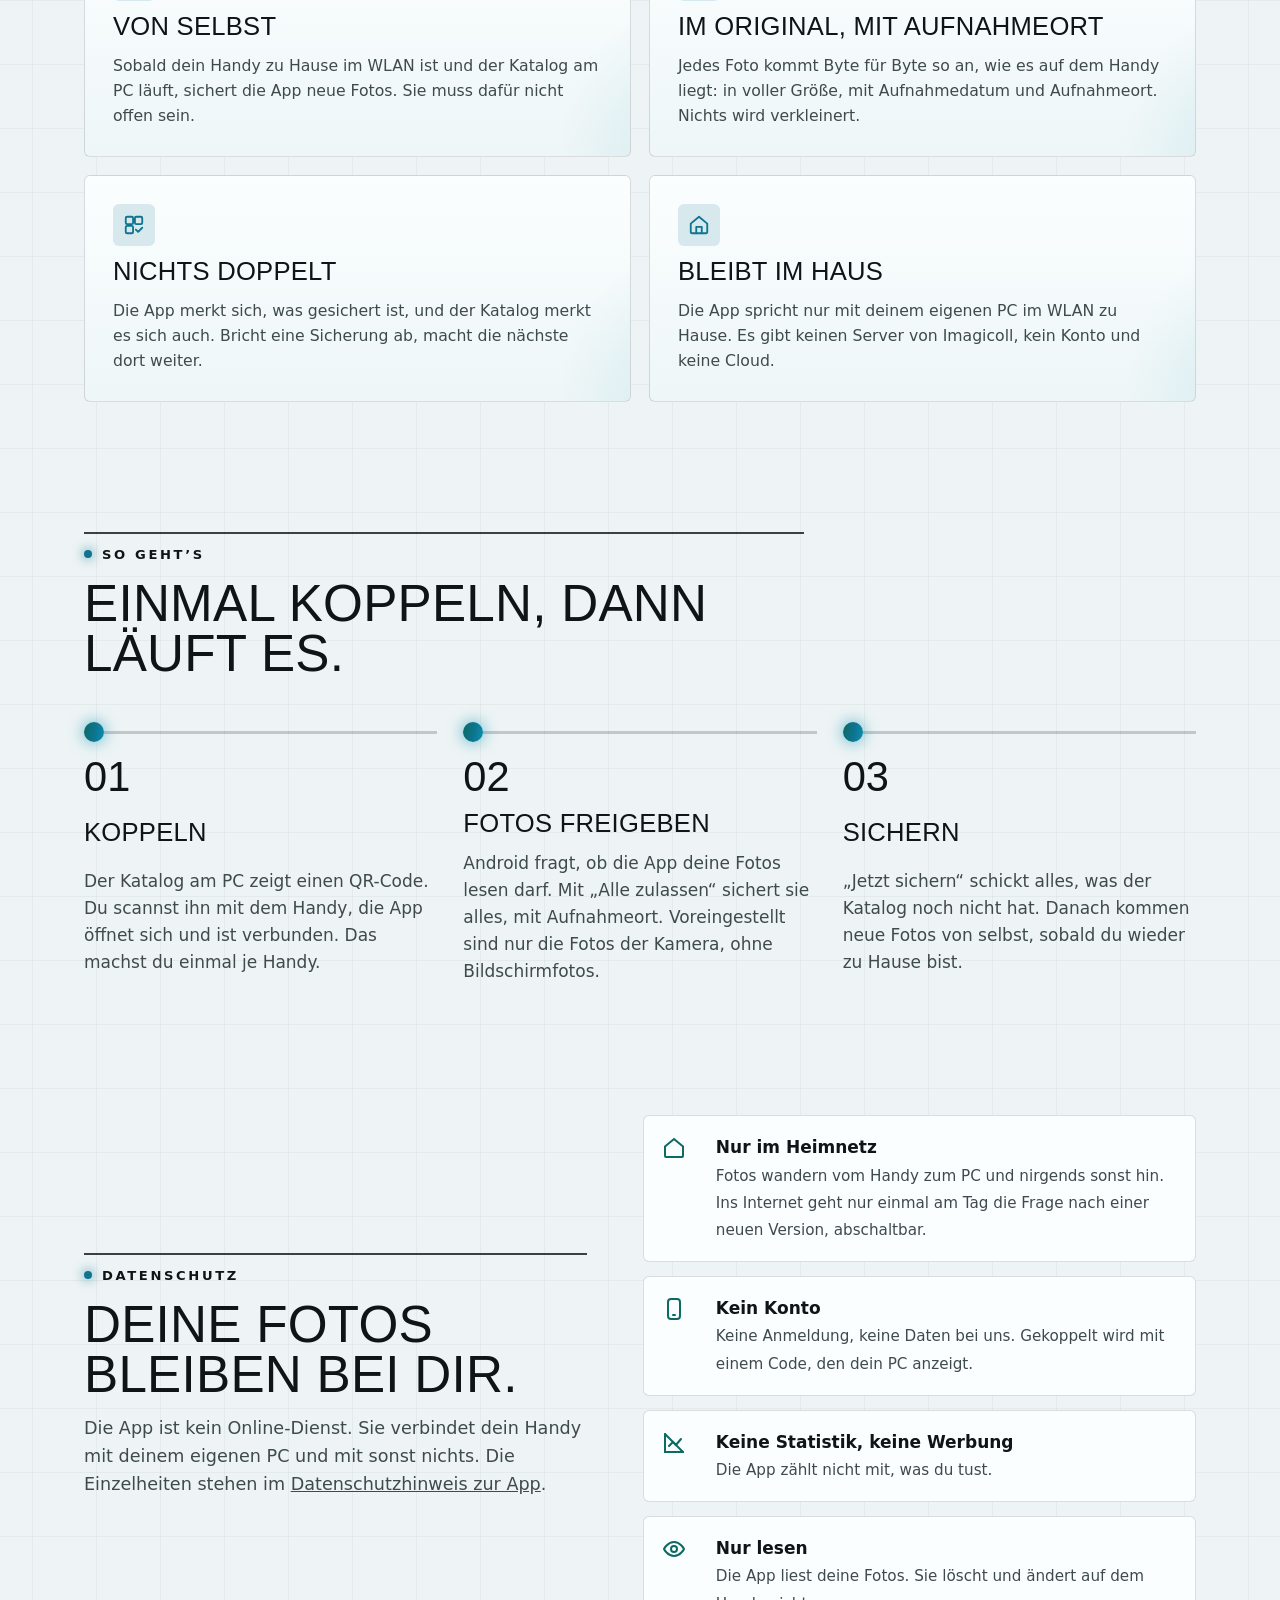
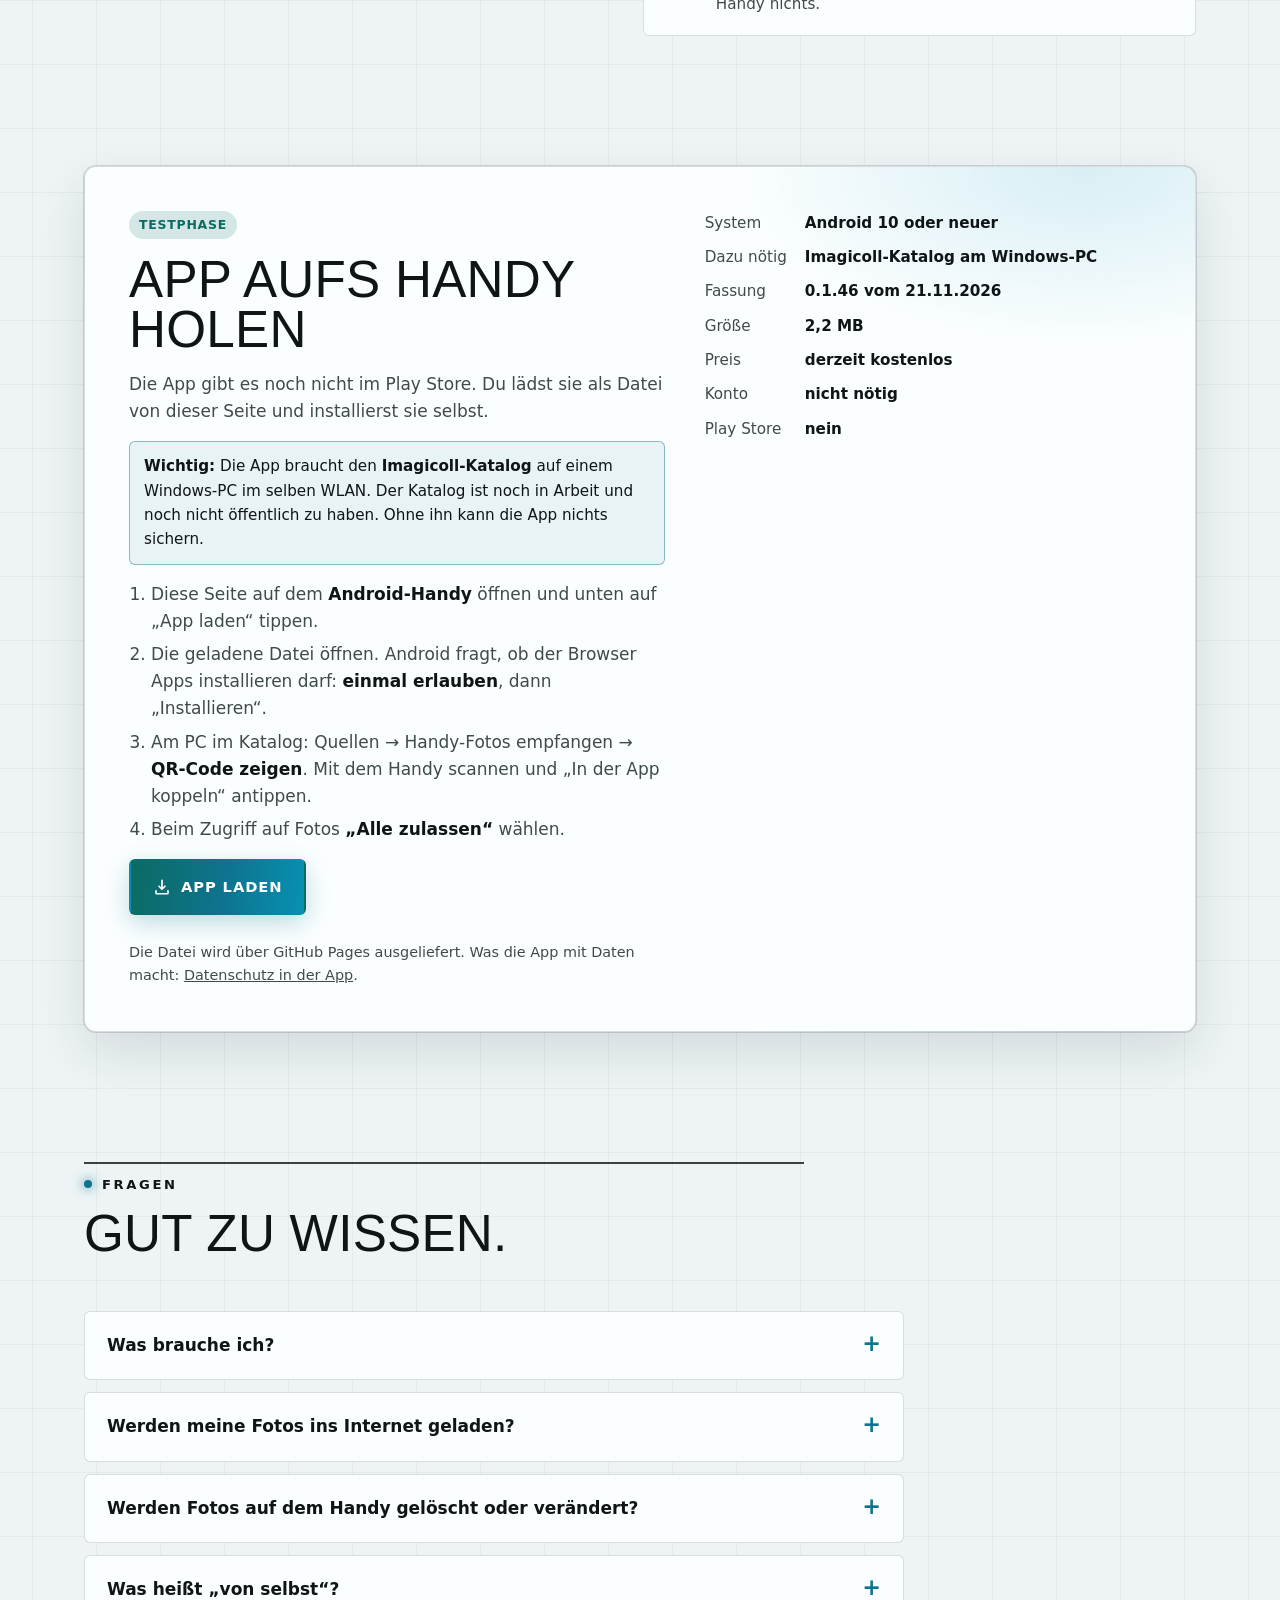
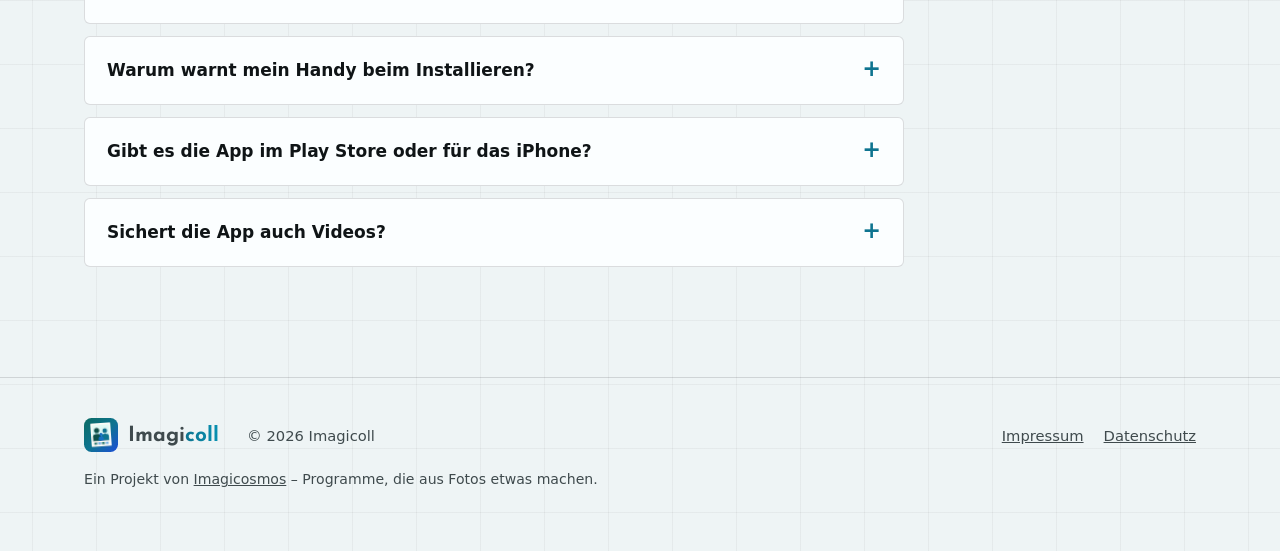
==== commit 89f72d42: "Webseite-Stand 456239f, App 0.1.46" ====
--- a/index.html
+++ b/index.html
@@ -64,14 +64,13 @@
       <a href="#warum">Warum</a>
       <a href="#ablauf">So geht’s</a>
       <a href="#datenschutz">Datenschutz</a>
-      <a href="#app">App laden</a>
       <a href="#fragen">Fragen</a>
     </nav>
     <button type="button" class="modus-knopf" id="modus-knopf" aria-label="Zu dunklem Design wechseln">
       <svg class="sonne" viewBox="0 0 24 24" fill="none" stroke="currentColor" stroke-width="2" stroke-linecap="round" aria-hidden="true"><circle cx="12" cy="12" r="4"/><path d="M12 2v2M12 20v2M4.9 4.9l1.4 1.4M17.7 17.7l1.4 1.4M2 12h2M20 12h2M4.9 19.1l1.4-1.4M17.7 6.3l1.4-1.4"/></svg>
       <svg class="mond" viewBox="0 0 24 24" fill="none" stroke="currentColor" stroke-width="2" stroke-linecap="round" stroke-linejoin="round" aria-hidden="true"><path d="M20 14.5A8 8 0 0 1 9.5 4a8 8 0 1 0 10.5 10.5z"/></svg>
     </button>
-    <a class="knopf klein" href="#app">Zur App</a>
+    <a class="knopf klein kopf-app" href="#app"><svg viewBox="0 0 24 24" fill="none" stroke="currentColor" stroke-width="2.4" stroke-linecap="round" stroke-linejoin="round" aria-hidden="true"><path d="M12 3v12M12 15l-4-4M12 15l4-4M4 17v3a1 1 0 0 0 1 1h14a1 1 0 0 0 1-1v-3"/></svg><span>App<span class="lang-wort"> laden</span></span></a>
   </div>
 </header>
 
@@ -213,7 +212,7 @@
         <dl class="dl-daten">
           <dt>System</dt><dd>Android 10 oder neuer</dd>
           <dt>Dazu nötig</dt><dd>Imagicoll-Katalog am Windows-PC</dd>
-          <dt>Fassung</dt><dd>0.1.45 vom 19.11.2026</dd>
+          <dt>Fassung</dt><dd>0.1.46 vom 21.11.2026</dd>
           <dt>Größe</dt><dd>2,2 MB</dd>
           <dt>Preis</dt><dd>derzeit kostenlos</dd>
           <dt>Konto</dt><dd>nicht nötig</dd>
--- a/style.css
+++ b/style.css
@@ -254,7 +254,8 @@
 @media (max-width:520px){
   .galerie{ grid-template-columns:1fr; }
   .galerie .g-handy{ grid-column:auto; grid-row:auto; max-width:280px; justify-self:center; }
-  .kopf .knopf{ display:none; }
+  .kopf .knopf{ padding:8px 12px; font-size:.78rem; gap:6px; letter-spacing:.04em; }   /* bleibt auf dem Handy sichtbar: Weg zum Download (wie Imagiclique) */
+  .kopf .breite{ gap:12px; }
 }
 /* Überschrift mit wechselnden Wörtern (app.js): Vorleseprogramme lesen nur „Eure Geschichte.“ */
 .vorlesen{ position:absolute; width:1px; height:1px; overflow:hidden; clip:rect(0 0 0 0); white-space:nowrap; }
@@ -264,6 +265,10 @@
   *{ animation:none !important; transition:none !important; scroll-behavior:auto !important; }
   .js .zeigen{ opacity:1; transform:none; }
 }
+
+/* Knopf „App laden“ im Kopf (wie Imagiclique): Download-Zeichen; schmale Handys zeigen nur „App“ */
+.kopf-app svg{ width:16px; height:16px; flex:none; }
+@media (max-width:400px){ .kopf .lang-wort{ display:none; } }
 
 /* ---------- 15) Eigenes von Imagicoll ---------- */
 /* Einstieg: Zeichnung „Fotos wandern vom Handy zum PC“ statt des Filmstreifens */
